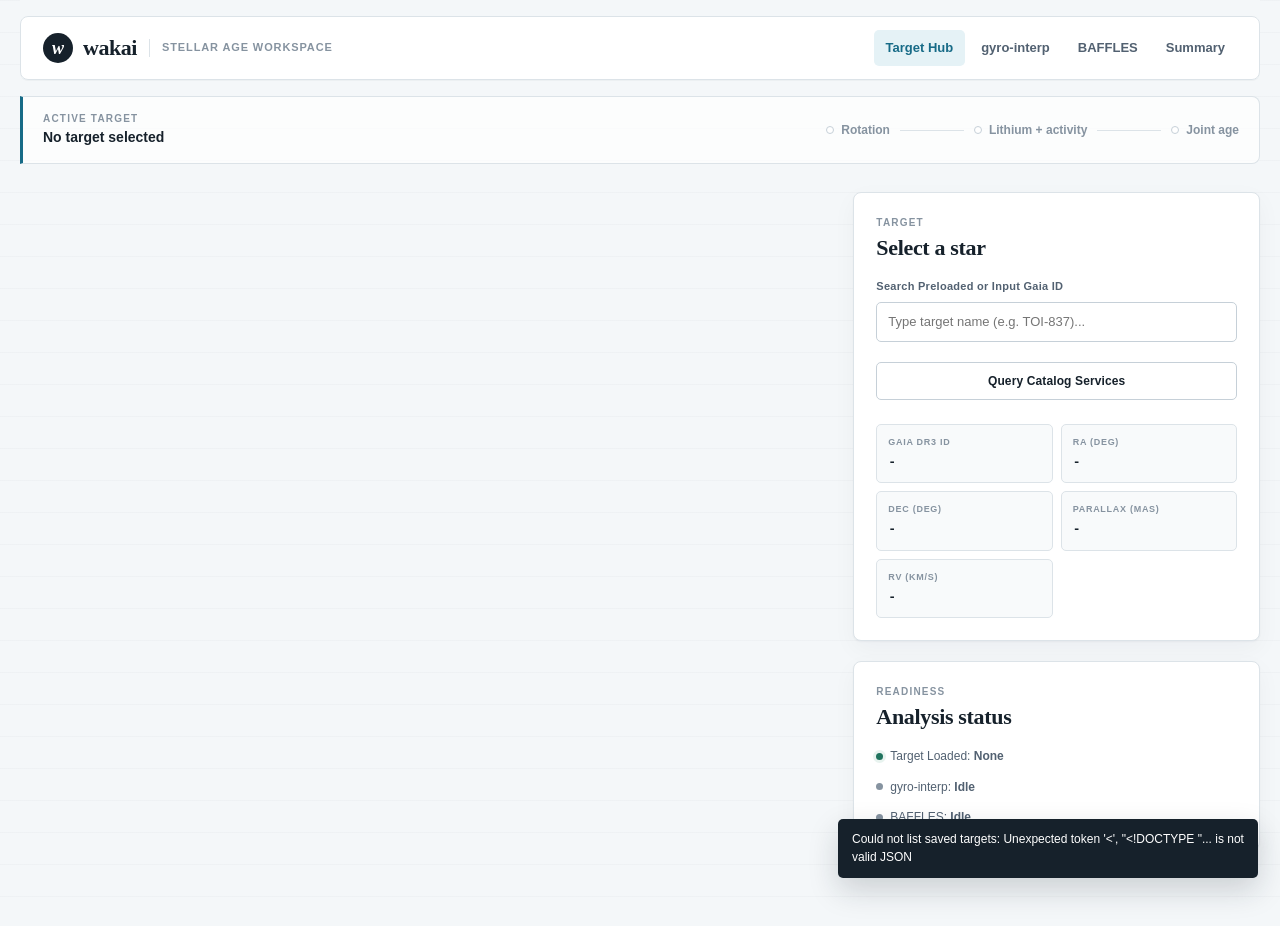
==== dashboard/index.html @ ecf70ac6 "Redesign stellar age dashboard" ====
<!DOCTYPE html>
<html lang="en">
<head>
  <meta charset="UTF-8">
  <meta name="viewport" content="width=device-width, initial-scale=1.0">
  <title>wakai - Stellar Age-Dating GUI</title>
  <link rel="icon" href="favicon.ico" sizes="any">
  <link rel="icon" type="image/png" sizes="32x32" href="favicon-32x32.png">
  <link rel="icon" type="image/png" sizes="192x192" href="favicon-192x192.png">
  <link rel="apple-touch-icon" href="apple-touch-icon.png">
  <link rel="stylesheet" href="styles.css">
  <!-- Plotting and deterministic posterior math -->
  <script src="https://cdn.plot.ly/plotly-2.24.1.min.js" charset="utf-8"></script>
  <script src="posterior.js"></script>
</head>
<body>
  <div class="app-container">
    <!-- Top Glassmorphic Navigation Bar -->
    <header>
      <nav class="navbar">
        <div class="logo"><span class="logo-mark">w</span><span class="logo-word">wakai</span><span class="logo-caption">stellar age workspace</span></div>
        <ul class="nav-links">
          <li><a class="nav-item active" data-page="target">Target Hub</a></li>
          <li><a class="nav-item" data-page="gyro">gyro-interp</a></li>
          <li><a class="nav-item" data-page="baffles">BAFFLES</a></li>
          <li><a class="nav-item" data-page="summary">Summary</a></li>
        </ul>
      </nav>
    </header>

    <div class="workflow-strip" aria-label="Analysis progress">
      <div class="workflow-target">
        <span class="workflow-label">Active target</span>
        <strong id="workspace-target-name">No target selected</strong>
      </div>
      <div class="workflow-methods">
        <span class="workflow-stage" id="workspace-gyro-stage"><i></i>Rotation</span>
        <span class="workflow-connector"></span>
        <span class="workflow-stage" id="workspace-baffles-stage"><i></i>Lithium + activity</span>
        <span class="workflow-connector"></span>
        <span class="workflow-stage" id="workspace-joint-stage"><i></i>Joint age</span>
      </div>
    </div>

    <main>
      <!-- ================= PAGE 1: TARGET HUB ================= -->
      <section id="page-target" class="page active">
        <div class="grid-main-side">
          <!-- Main Catalog and Reference Table -->
          <div>
            <div class="card" id="ref-table-card" hidden>
              <div class="card-eyebrow">Measurements</div>
              <div class="card-title">Reference table</div>
              <p style="margin-bottom: 1.5rem;">
                Manage measurements for the active target. These parameters serve as the primary source of inputs for the active age-dating models. Modifying these values updates input fields across pages.
              </p>

              <div class="table-container">
                <table id="ref-table">
                  <thead>
                    <tr>
                      <th>Parameter</th>
                      <th>Value</th>
                      <th>Uncertainty (1σ)</th>
                      <th>Reference</th>
                      <th>Catalog Source</th>
                      <th>Source URL</th>
                      <th style="width: 80px; text-align: center;">Actions</th>
                    </tr>
                  </thead>
                  <tbody id="ref-table-body">
                    <!-- Dynamic Rows Populated by JS -->
                  </tbody>
                </table>
              </div>

              <div class="ref-table-actions">
                <button class="btn btn-secondary btn-sm" id="btn-query-vizier">Query VizieR Parameters</button>
                <button class="btn btn-secondary btn-sm" id="btn-query-simbad">Query SIMBAD</button>
                <button class="btn btn-secondary btn-sm" id="btn-add-row">+ Add Parameter Row</button>
                <button class="btn btn-primary btn-sm" id="btn-save-table">Apply Changes</button>
              </div>

              <div class="catalog-query-panel" id="catalog-query-panel" hidden>
                <div class="catalog-query-heading">
                  <div>
                    <strong>Catalog measurements</strong>
                    <div class="catalog-query-status" id="catalog-query-status"></div>
                  </div>
                  <button class="btn btn-secondary btn-sm" id="btn-close-catalog-panel">Close</button>
                </div>

                <div class="catalog-parameter-search">
                  <input class="input-control" id="vizier-parameter-input" list="vizier-parameter-list" placeholder="Choose any VizieR column, e.g. Teff or Prot">
                  <datalist id="vizier-parameter-list"></datalist>
                  <button class="btn btn-secondary btn-sm" id="btn-find-vizier-param">Find Parameter</button>
                  <button class="btn btn-primary btn-sm" id="btn-add-catalog-selection">Add Selected to ref_table</button>
                </div>

                <div class="simbad-result" id="simbad-result" hidden></div>
                <div class="table-container catalog-candidate-table">
                  <table>
                    <thead>
                      <tr>
                        <th>Select</th>
                        <th>Parameter</th>
                        <th>Value</th>
                        <th>Uncertainty</th>
                        <th>VizieR column</th>
                        <th>Source</th>
                      </tr>
                    </thead>
                    <tbody id="catalog-candidate-body"></tbody>
                  </table>
                </div>
              </div>
            </div>
          </div>

          <!-- Target Selector and Metadata -->
          <div>
            <div class="card">
              <div class="card-eyebrow">Target</div>
              <div class="card-title">Select a star</div>
              <div class="form-group target-search-container">
                <label for="target-search-input">Search Preloaded or Input Gaia ID</label>
                <input type="text" class="input-control" id="target-search-input" placeholder="Type target name (e.g. TOI-837)..." autocomplete="off">
                <div class="target-suggestions" id="target-suggestions">
                  <!-- Suggestions populated dynamically -->
                </div>
              </div>
              <button class="btn btn-secondary style-button" id="btn-query-target" style="width: 100%;">Query Catalog Services</button>

              <div class="meta-grid" style="margin-top: 1.5rem;">
                <div class="meta-item">
                  <div class="meta-label">Gaia DR3 ID</div>
                  <div class="meta-value" id="meta-gaiaid">-</div>
                </div>
                <div class="meta-item">
                  <div class="meta-label">RA (deg)</div>
                  <div class="meta-value" id="meta-ra">-</div>
                </div>
                <div class="meta-item">
                  <div class="meta-label">Dec (deg)</div>
                  <div class="meta-value" id="meta-dec">-</div>
                </div>
                <div class="meta-item">
                  <div class="meta-label">Parallax (mas)</div>
                  <div class="meta-value" id="meta-parallax">-</div>
                </div>
                <div class="meta-item">
                  <div class="meta-label">RV (km/s)</div>
                  <div class="meta-value" id="meta-rv">-</div>
                </div>
              </div>
            </div>

            <div class="card">
              <div class="card-eyebrow">Readiness</div>
              <div class="card-title">Analysis status</div>
              <div style="display: flex; flex-direction: column; gap: 0.75rem; margin-top: 0.5rem;">
                <div class="status-indicator">
                  <div class="dot dot-active" id="status-target-dot"></div>
                  <span>Target Loaded: <strong id="status-target-name">None</strong></span>
                </div>
                <div class="status-indicator">
                  <div class="dot dot-inactive" id="status-gyro-dot"></div>
                  <span>gyro-interp: <strong id="status-gyro-text">Idle</strong></span>
                </div>
                <div class="status-indicator">
                  <div class="dot dot-inactive" id="status-baffles-dot"></div>
                  <span>BAFFLES: <strong id="status-baffles-text">Idle</strong></span>
                </div>
              </div>
            </div>
          </div>
        </div>
      </section>

      <!-- ================= PAGE 2: GYRO-INTERP ================= -->
      <section id="page-gyro" class="page">
        <div class="grid-side-main">
          <!-- Inputs / Controls Panel -->
          <div>
            <div class="card">
              <div class="card-eyebrow gyro">Rotation</div>
              <div class="card-title">gyro-interp inputs</div>
              <p style="margin-bottom: 1.25rem; font-size: 0.85rem;">
                Estimate age from rotation using the Bouma et al. sequence grids. Valid for 3800–6200 K.
              </p>

              <div class="form-group">
                <label for="gyro-teff-input">Effective Temp T<sub>eff</sub> (K)</label>
                <div class="slider-container">
                  <input type="range" class="range-slider" id="gyro-teff-slider" min="3800" max="6200" step="50" value="5000">
                  <input type="number" class="input-control slider-val" id="gyro-teff-input" min="3800" max="6200" step="any" value="5000">
                </div>
              </div>

              <div class="form-group">
                <label for="gyro-prot-input">Rotation Period P<sub>rot</sub> (days)</label>
                <div class="slider-container">
                  <input type="range" class="range-slider" id="gyro-prot-slider" min="0.5" max="50" step="0.1" value="10.0">
                  <input type="number" class="input-control slider-val" id="gyro-prot-input" min="0.5" max="50" step="any" value="10.0">
                </div>
              </div>

              <button class="btn btn-gyro" id="btn-run-gyro" style="width: 100%; margin-top: 1rem;">Run gyro-interp</button>
            </div>

            <div class="card" id="gyro-summary-card" style="display: none;">
              <div class="card-eyebrow gyro">Result</div>
              <div class="card-title">Rotation age</div>
              <div class="meta-grid" style="grid-template-columns: 1fr;">
                <div class="meta-item">
                  <div class="meta-label">Median Gyro Age</div>
                  <div class="meta-value" id="gyro-res-age" style="color: var(--color-gyro); font-size: 1.5rem;">-</div>
                </div>
                <div class="meta-item">
                  <div class="meta-label">68% Confidence Interval</div>
                  <div class="meta-value" id="gyro-res-ci" style="font-size: 0.95rem;">-</div>
                </div>
              </div>
            </div>
          </div>

          <!-- Visualization / Outputs -->
          <div>
            <!-- Progress Animation Container -->
            <div class="card loader-container" id="gyro-loader">
              <div class="orbital-spinner"></div>
              <h3 style="margin-bottom: 0.25rem;">Running gyrochronology interpolation...</h3>
              <p>Simulating MCMC sampling on Bouma+2023 rotation sequences</p>
            </div>

            <!-- Plot Panel -->
            <div id="gyro-results-panel" style="display: none;">
              <div class="card">
                <div class="card-eyebrow">Input check</div>
                <div class="card-title">Rotation measurement</div>
                <div id="plot-gyro-grid" class="plotly-chart"></div>
              </div>
              <div class="card">
                <div class="card-eyebrow">Posterior</div>
                <div class="card-title">Rotation age distribution</div>
                <div id="plot-gyro-posterior" class="plotly-chart"></div>
              </div>
            </div>
          </div>
        </div>
      </section>

      <!-- ================= PAGE 3: BAFFLES ================= -->
      <section id="page-baffles" class="page">
        <div class="grid-side-main">
          <!-- Inputs / Controls Panel -->
          <div>
            <div class="card">
              <div class="card-eyebrow baffles">Lithium + activity</div>
              <div class="card-title">BAFFLES inputs</div>
              <p style="margin-bottom: 1.25rem; font-size: 0.85rem;">
                Estimate age from lithium depletion and chromospheric activity. Intrinsic B−V is derived from effective temperature.
              </p>

              <div class="form-group">
                <label for="baffles-teff-input">Effective Temp T<sub>eff</sub> (K)</label>
                <div class="slider-container">
                  <input type="range" class="range-slider" id="baffles-teff-slider" min="4000" max="6500" step="50" value="5000">
                  <input type="number" class="input-control slider-val" id="baffles-teff-input" min="4000" max="6500" step="any" value="5000">
                </div>
              </div>

              <div class="form-group">
                <label for="baffles-liew-input">Lithium Equivalent Width (Li EW) (mÅ)</label>
                <div class="slider-container">
                  <input type="range" class="range-slider" id="baffles-liew-slider" min="0" max="400" step="5" value="150">
                  <input type="number" class="input-control slider-val" id="baffles-liew-input" min="0" max="400" step="any" value="150">
                </div>
              </div>

              <div class="form-group">
                <label for="baffles-rhk-input">Activity Index log R'<sub>HK</sub></label>
                <div class="slider-container">
                  <input type="range" class="range-slider" id="baffles-rhk-slider" min="-5.2" max="-3.8" step="0.05" value="-4.50">
                  <input type="number" class="input-control slider-val" id="baffles-rhk-input" min="-5.2" max="-3.8" step="any" value="-4.50">
                </div>
              </div>

              <button class="btn btn-baffles" id="btn-run-baffles" style="width: 100%; margin-top: 1rem;">Run BAFFLES</button>
            </div>

            <div class="card" id="baffles-summary-card" style="display: none;">
              <div class="card-eyebrow baffles">Result</div>
              <div class="card-title">BAFFLES age</div>
              <div class="meta-grid" style="grid-template-columns: 1fr; gap: 0.75rem;">
                <div class="meta-item">
                  <div class="meta-label">(B-V)<sub>o</sub> used</div>
                  <div class="meta-value" id="baffles-res-bv" style="font-size: 0.85rem;">-</div>
                </div>
                <div class="meta-item">
                  <div class="meta-label">Lithium Age Peak</div>
                  <div class="meta-value" id="baffles-res-li-age" style="color: var(--color-baffles); font-size: 1.15rem;">-</div>
                </div>
                <div class="meta-item">
                  <div class="meta-label">Activity Age Peak</div>
                  <div class="meta-value" id="baffles-res-act-age" style="color: var(--color-baffles); font-size: 1.15rem;">-</div>
                </div>
                <div class="meta-item">
                  <div class="meta-label">Combined BAFFLES Age</div>
                  <div class="meta-value" id="baffles-res-comb-age" style="color: var(--color-baffles); font-size: 1.3rem;">-</div>
                </div>
              </div>
            </div>
          </div>

          <!-- Visualization / Outputs -->
          <div>
            <!-- Progress Animation Container -->
            <div class="card loader-container" id="baffles-loader">
              <div class="orbital-spinner" style="border-top-color: var(--color-baffles);"></div>
              <h3 style="margin-bottom: 0.25rem;">Running BAFFLES empirical model...</h3>
              <p>Simulating joint lithium depletion and Ca II R_HK posterior profiles</p>
            </div>

            <!-- Plot Panels -->
            <div id="baffles-results-panel" style="display: none;">
              <div class="card">
                <div class="card-eyebrow">Components</div>
                <div class="card-title">Lithium and activity</div>
                <div id="plot-baffles-indiv" class="plotly-chart"></div>
              </div>
              <div class="card">
                <div class="card-eyebrow">Posterior</div>
                <div class="card-title">Combined BAFFLES distribution</div>
                <div id="plot-baffles-posterior" class="plotly-chart"></div>
              </div>
            </div>
          </div>
        </div>
      </section>

      <!-- ================= PAGE 4: SUMMARY ================= -->
      <section id="page-summary" class="page">
        <!-- Top Consolidated Metrics Dashboard -->
        <div class="age-dashboard-box">
          <div>
            <div class="meta-label" style="margin-bottom: 0.25rem;">Joint Age Constraint</div>
            <div class="age-display">
              <div class="age-number" id="summary-joint-age">-</div>
              <div class="age-unit">Myr</div>
            </div>
          </div>
          <div>
            <div class="meta-label" style="text-align: right; margin-bottom: 0.4rem;">68% Confidence Bounds</div>
            <div class="age-range" id="summary-joint-ci">-</div>
          </div>
        </div>

        <div class="grid-main-side">
          <!-- Left: Joined Posterior Charts -->
          <div>
            <div class="card">
              <div class="card-eyebrow joint">Synthesis</div>
              <div class="card-title">Age posterior comparison</div>
              <p style="margin-bottom: 1.25rem;">
                The joint posterior is the normalized product of the two model PDFs on a shared age grid, assuming statistical independence.
              </p>
              <div id="plot-summary-comparison" class="plotly-chart" style="height: 440px;"></div>
            </div>

            <!-- Evolutionary Stage Timeline -->
            <div class="card">
              <div class="card-eyebrow">Context</div>
              <div class="card-title">Evolutionary stage</div>
              <div class="timeline" id="age-timeline">
                <div class="timeline-node" id="tl-pms">
                  <div class="node-dot"></div>
                  <div class="node-label">Pre-Main Sequence (&lt;50 Myr)</div>
                </div>
                <div class="timeline-node" id="tl-zams">
                  <div class="node-dot"></div>
                  <div class="node-label">Zero-Age Main Sequence (50-200 Myr)</div>
                </div>
                <div class="timeline-node" id="tl-youngms">
                  <div class="node-dot"></div>
                  <div class="node-label">Young MS (200-800 Myr)</div>
                </div>
                <div class="timeline-node" id="tl-oldms">
                  <div class="node-dot"></div>
                  <div class="node-label">Middle Age / Old MS (&gt;800 Myr)</div>
                </div>
              </div>
            </div>
          </div>

          <!-- Right: Summary Table & Exporter -->
          <div>
            <div class="card">
              <div class="card-eyebrow">Methods</div>
              <div class="card-title">Comparison</div>
              <div class="table-container" style="margin-bottom: 1.25rem;">
                <table>
                  <thead>
                    <tr>
                      <th>Method / Tool</th>
                      <th>Peak Age (Myr)</th>
                      <th>68% range</th>
                      <th>Status</th>
                    </tr>
                  </thead>
                  <tbody>
                    <tr>
                      <td><strong>gyro-interp</strong></td>
                      <td id="td-gyro-age">-</td>
                      <td id="td-gyro-ci">-</td>
                      <td id="td-gyro-status"><span class="status-indicator"><div class="dot dot-inactive"></div>MCMC Idle</span></td>
                    </tr>
                    <tr>
                      <td><strong>BAFFLES</strong></td>
                      <td id="td-baffles-age">-</td>
                      <td id="td-baffles-ci">-</td>
                      <td id="td-baffles-status"><span class="status-indicator"><div class="dot dot-inactive"></div>Emp. Idle</span></td>
                    </tr>
                    <tr style="border-top: 1px solid var(--glass-border);">
                      <td><strong>Joint Product</strong></td>
                      <td id="td-joint-age" style="color: var(--color-joint); font-weight: 700;">-</td>
                      <td id="td-joint-ci" style="font-weight: 600;">-</td>
                      <td id="td-joint-status"><span class="status-indicator"><div class="dot dot-inactive"></div>Idle</span></td>
                    </tr>
                  </tbody>
                </table>
              </div>

              <div style="display: flex; flex-direction: column; gap: 0.75rem;">
                <button class="btn btn-primary" id="btn-export-report" style="width: 100%;">
                  Export Stellar Age Report (JSON)
                </button>
                <button class="btn btn-secondary" id="btn-print-report" style="width: 100%;">
                  Print Report
                </button>
              </div>
            </div>

            <div class="card">
              <div class="card-eyebrow">Inputs</div>
              <div class="card-title">Target properties</div>
              <div style="display: flex; flex-direction: column; gap: 0.5rem; font-size: 0.85rem;" id="summary-target-properties">
                <!-- Dynamically populated target param list -->
              </div>
            </div>
          </div>
        </div>
      </section>
    </main>
  </div>

  <!-- Toast Notification Popup -->
  <div class="toast-msg" id="toast">Changes applied successfully.</div>

  <!-- App logic script -->
  <script src="app.js"></script>
</body>
</html>
---- dashboard/styles.css ----
:root {
  --font-display: "Iowan Old Style", "Palatino Linotype", Georgia, serif;
  --font-sans: "Avenir Next", Avenir, "Segoe UI", Helvetica, Arial, sans-serif;
  --font-mono: "SFMono-Regular", Consolas, "Liberation Mono", monospace;
  --canvas: #f4f7f9;
  --surface: #ffffff;
  --surface-subtle: #f8fafb;
  --ink: #16212b;
  --ink-soft: #526171;
  --ink-faint: #8693a0;
  --line: #dce3e8;
  --line-strong: #c6d0d8;
  --accent: #176b87;
  --accent-soft: #e5f2f6;
  --gyro: #5b55a5;
  --gyro-soft: #eeedf8;
  --baffles: #a85331;
  --baffles-soft: #f8eee9;
  --joint: #20735e;
  --joint-soft: #e8f3ef;
  --danger: #ad3d3d;
  --danger-soft: #faecec;
  --shadow: 0 1px 2px rgba(22, 33, 43, 0.04), 0 8px 24px rgba(22, 33, 43, 0.04);
  --radius: 8px;
}

* { box-sizing: border-box; margin: 0; padding: 0; }

html { color-scheme: light; }

body {
  min-height: 100vh;
  overflow-x: hidden;
  background:
    linear-gradient(rgba(22, 33, 43, 0.022) 1px, transparent 1px),
    var(--canvas);
  background-size: 100% 32px;
  color: var(--ink);
  font-family: var(--font-sans);
  font-size: 15px;
  line-height: 1.55;
  -webkit-font-smoothing: antialiased;
}

button, input { font: inherit; }
button:disabled { cursor: wait; opacity: 0.58; }

:focus-visible {
  outline: 3px solid rgba(23, 107, 135, 0.22);
  outline-offset: 2px;
}

.app-container {
  width: min(100% - 40px, 1440px);
  min-height: 100vh;
  margin: 0 auto;
  padding-bottom: 56px;
}

header {
  position: sticky;
  top: 0;
  z-index: 100;
  padding-top: 16px;
  background: linear-gradient(var(--canvas) 76%, rgba(244, 247, 249, 0));
}

.navbar {
  min-height: 64px;
  display: flex;
  align-items: center;
  justify-content: space-between;
  gap: 28px;
  padding: 0 22px;
  border: 1px solid var(--line);
  border-radius: var(--radius);
  background: rgba(255, 255, 255, 0.94);
  box-shadow: 0 1px 0 rgba(22, 33, 43, 0.03);
  backdrop-filter: blur(14px);
}

.logo { display: flex; align-items: center; min-width: 280px; }
.logo-mark {
  width: 30px;
  height: 30px;
  display: grid;
  place-items: center;
  margin-right: 10px;
  border-radius: 50%;
  background: var(--ink);
  color: white;
  font: italic 600 18px/1 var(--font-display);
}
.logo-word { font: 600 22px/1 var(--font-display); letter-spacing: -0.02em; }
.logo-caption {
  margin-left: 12px;
  padding-left: 12px;
  border-left: 1px solid var(--line);
  color: var(--ink-faint);
  font-size: 11px;
  font-weight: 600;
  letter-spacing: 0.08em;
  text-transform: uppercase;
}

.nav-links { display: flex; align-items: center; gap: 4px; list-style: none; }
.nav-item {
  display: block;
  padding: 8px 12px;
  border-radius: 5px;
  color: var(--ink-soft);
  cursor: pointer;
  font-size: 13px;
  font-weight: 600;
  text-decoration: none;
  transition: color 140ms ease, background 140ms ease;
}
.nav-item:hover { color: var(--ink); background: var(--surface-subtle); }
.nav-item.active { color: var(--accent); background: var(--accent-soft); }

.workflow-strip {
  min-height: 68px;
  display: flex;
  align-items: center;
  justify-content: space-between;
  gap: 28px;
  margin: 16px 0 28px;
  padding: 12px 20px;
  border: 1px solid var(--line);
  border-left: 3px solid var(--accent);
  border-radius: 0 var(--radius) var(--radius) 0;
  background: rgba(255, 255, 255, 0.72);
}
.workflow-target { display: flex; flex-direction: column; min-width: 200px; }
.workflow-label, .card-eyebrow {
  color: var(--ink-faint);
  font-size: 10px;
  font-weight: 700;
  letter-spacing: 0.12em;
  text-transform: uppercase;
}
.workflow-target strong { overflow: hidden; font-size: 14px; text-overflow: ellipsis; white-space: nowrap; }
.workflow-methods { flex: 1; display: flex; align-items: center; justify-content: flex-end; }
.workflow-stage {
  display: inline-flex;
  align-items: center;
  gap: 7px;
  color: var(--ink-faint);
  font-size: 12px;
  font-weight: 600;
  white-space: nowrap;
}
.workflow-stage i { width: 8px; height: 8px; border: 1px solid var(--line-strong); border-radius: 50%; background: white; }
.workflow-stage.complete { color: var(--joint); }
.workflow-stage.complete i { border-color: var(--joint); background: var(--joint); box-shadow: 0 0 0 3px var(--joint-soft); }
.workflow-stage.failed { color: var(--danger); }
.workflow-stage.failed i { border-color: var(--danger); background: var(--danger); box-shadow: 0 0 0 3px var(--danger-soft); }
.workflow-connector { width: clamp(24px, 5vw, 72px); height: 1px; margin: 0 10px; background: var(--line); }

.page { display: none; }
.page.active { display: block; animation: page-in 220ms ease-out; }
@keyframes page-in { from { opacity: 0; transform: translateY(5px); } to { opacity: 1; transform: none; } }

.grid-main-side, .grid-side-main { display: grid; align-items: start; gap: 20px; }
.grid-main-side { grid-template-columns: minmax(0, 2fr) minmax(280px, 1fr); }
.grid-side-main { grid-template-columns: minmax(280px, 0.8fr) minmax(0, 2fr); }
.grid-2 { display: grid; grid-template-columns: repeat(2, minmax(0, 1fr)); gap: 20px; }
.grid-3 { display: grid; grid-template-columns: repeat(3, minmax(0, 1fr)); gap: 20px; }

.card {
  margin-bottom: 20px;
  padding: 22px;
  border: 1px solid var(--line);
  border-radius: var(--radius);
  background: var(--surface);
  box-shadow: var(--shadow);
}
.card[hidden] { display: none; }
.card-eyebrow { margin-bottom: 4px; }
.card-eyebrow.gyro { color: var(--gyro); }
.card-eyebrow.baffles { color: var(--baffles); }
.card-eyebrow.joint { color: var(--joint); }
.card-title {
  margin-bottom: 18px;
  color: var(--ink);
  font: 600 22px/1.15 var(--font-display);
  letter-spacing: -0.015em;
}
.card-title.gyro { color: var(--gyro); }
.card-title.baffles { color: var(--baffles); }
.card-title.joint { color: var(--joint); }

p { color: var(--ink-soft); font-size: 13px; line-height: 1.65; }
h1 { font: 600 34px/1.1 var(--font-display); }
h2 { font: 600 26px/1.15 var(--font-display); }

.btn {
  min-height: 38px;
  display: inline-flex;
  align-items: center;
  justify-content: center;
  gap: 7px;
  padding: 8px 14px;
  border: 1px solid transparent;
  border-radius: 5px;
  cursor: pointer;
  font-size: 12px;
  font-weight: 700;
  letter-spacing: 0.01em;
  transition: background 140ms ease, border-color 140ms ease, transform 140ms ease;
}
.btn:hover:not(:disabled) { transform: translateY(-1px); }
.btn-primary { background: var(--ink); color: white; }
.btn-primary:hover:not(:disabled) { background: #263641; }
.btn-secondary { border-color: var(--line-strong); background: white; color: var(--ink); }
.btn-secondary:hover:not(:disabled) { border-color: var(--ink-soft); background: var(--surface-subtle); }
.btn-gyro { background: var(--gyro); color: white; }
.btn-gyro:hover:not(:disabled) { background: #4b468e; }
.btn-baffles { background: var(--baffles); color: white; }
.btn-baffles:hover:not(:disabled) { background: #91472b; }
.btn-danger { border-color: #edcccc; background: var(--danger-soft); color: var(--danger); }
.btn-sm { min-height: 32px; padding: 6px 10px; font-size: 11px; }
.btn-circle { width: 30px; min-height: 30px; padding: 0; border-radius: 50%; }

.form-group { margin-bottom: 20px; }
.form-group label {
  display: block;
  margin-bottom: 7px;
  color: var(--ink-soft);
  font-size: 11px;
  font-weight: 700;
  letter-spacing: 0.025em;
}
.input-control {
  width: 100%;
  min-height: 40px;
  padding: 8px 11px;
  border: 1px solid var(--line-strong);
  border-radius: 5px;
  background: white;
  color: var(--ink);
  font-size: 13px;
  transition: border-color 140ms ease, box-shadow 140ms ease;
}
.input-control:focus { border-color: var(--accent); box-shadow: 0 0 0 3px var(--accent-soft); outline: none; }
.slider-container { display: flex; align-items: center; gap: 12px; }
.range-slider { flex: 1; height: 4px; appearance: none; border-radius: 2px; background: var(--line); outline: none; }
.range-slider::-webkit-slider-thumb { width: 15px; height: 15px; appearance: none; border: 2px solid white; border-radius: 50%; background: var(--accent); box-shadow: 0 0 0 1px var(--accent); cursor: pointer; }
.range-slider::-moz-range-thumb { width: 12px; height: 12px; border: 2px solid white; border-radius: 50%; background: var(--accent); box-shadow: 0 0 0 1px var(--accent); cursor: pointer; }
.slider-val { width: 104px; flex: 0 0 104px; font-family: var(--font-mono); text-align: right; }

.target-search-container { position: relative; }
.target-suggestions {
  position: absolute;
  top: calc(100% + 5px);
  right: 0;
  left: 0;
  z-index: 20;
  display: none;
  max-height: 240px;
  overflow-y: auto;
  border: 1px solid var(--line-strong);
  border-radius: 5px;
  background: white;
  box-shadow: 0 12px 32px rgba(22, 33, 43, 0.12);
}
.suggestion-item { display: flex; justify-content: space-between; gap: 10px; padding: 10px 12px; cursor: pointer; font-size: 13px; }
.suggestion-item + .suggestion-item { border-top: 1px solid var(--line); }
.suggestion-item:hover { background: var(--accent-soft); }
.suggestion-item .type { color: var(--ink-faint); font-size: 10px; text-transform: uppercase; }

.table-container { overflow-x: auto; border: 1px solid var(--line); border-radius: 5px; background: white; }
table { width: 100%; border-collapse: collapse; text-align: left; font-size: 12px; }
th {
  padding: 10px 12px;
  border-bottom: 1px solid var(--line-strong);
  background: var(--surface-subtle);
  color: var(--ink-faint);
  font-size: 9px;
  font-weight: 800;
  letter-spacing: 0.08em;
  text-transform: uppercase;
  white-space: nowrap;
}
td { padding: 10px 12px; border-bottom: 1px solid var(--line); vertical-align: middle; }
tr:last-child td { border-bottom: 0; }
.table-input { width: 100%; min-width: 86px; padding: 5px 6px; border: 1px solid transparent; border-radius: 3px; background: transparent; color: var(--ink); }
.table-input:hover { border-color: var(--line); }
.table-input:focus { border-color: var(--accent); background: white; outline: none; }
.table-input-mono { font-family: var(--font-mono); font-size: 11px; }
.ref-table-actions { display: flex; flex-wrap: wrap; gap: 8px; margin-top: 14px; }

.catalog-query-panel { margin-top: 16px; padding: 16px; border: 1px solid var(--line-strong); border-radius: 5px; background: var(--surface-subtle); }
.catalog-query-panel[hidden] { display: none; }
.catalog-query-heading, .catalog-parameter-search { display: flex; align-items: center; justify-content: space-between; gap: 10px; }
.catalog-query-status { margin-top: 2px; color: var(--ink-soft); font-size: 11px; }
.catalog-parameter-search { justify-content: flex-start; flex-wrap: wrap; margin: 14px 0; }
.catalog-parameter-search .input-control { flex: 1 1 260px; }
.catalog-candidate-table { max-height: 360px; overflow: auto; }
.catalog-candidate-table th { position: sticky; top: 0; z-index: 1; }
.catalog-source-link { color: var(--accent); font-weight: 700; text-decoration: none; }
.catalog-source-link:hover { text-decoration: underline; }
.simbad-result { margin-bottom: 12px; padding: 10px; border-left: 2px solid var(--accent); background: white; color: var(--ink-soft); font-size: 12px; }
.source-missing { color: var(--ink-faint); }

.meta-grid { display: grid; grid-template-columns: repeat(auto-fit, minmax(120px, 1fr)); gap: 8px; margin-top: 14px; }
.meta-item { min-width: 0; padding: 11px; border: 1px solid var(--line); border-radius: 5px; background: var(--surface-subtle); }
.meta-label { margin-bottom: 4px; color: var(--ink-faint); font-size: 9px; font-weight: 800; letter-spacing: 0.08em; text-transform: uppercase; }
.meta-value { overflow-wrap: anywhere; color: var(--ink); font: 600 13px/1.35 var(--font-mono); }

.loader-container { display: none; min-height: 260px; flex-direction: column; align-items: center; justify-content: center; text-align: center; }
.orbital-spinner { width: 36px; height: 36px; margin-bottom: 16px; border: 2px solid var(--line); border-top-color: var(--gyro); border-radius: 50%; animation: spin 900ms linear infinite; }
@keyframes spin { to { transform: rotate(360deg); } }
.loader-container h3 { margin-bottom: 3px; font: 600 18px/1.3 var(--font-display); }

.plotly-chart { width: 100%; height: 360px; overflow: hidden; border-top: 1px solid var(--line); background: white; }

.age-dashboard-box {
  display: flex;
  align-items: center;
  justify-content: space-between;
  gap: 24px;
  margin-bottom: 20px;
  padding: 22px 24px;
  border: 1px solid #bfd8d0;
  border-radius: var(--radius);
  background: linear-gradient(90deg, var(--joint-soft), white 52%);
  box-shadow: var(--shadow);
}
.age-display { display: flex; align-items: baseline; gap: 7px; }
.age-number { color: var(--joint); font: 600 42px/1 var(--font-display); letter-spacing: -0.03em; }
.age-unit { color: var(--ink-soft); font: 700 12px/1 var(--font-sans); text-transform: uppercase; }
.age-range { padding: 6px 9px; border: 1px solid var(--line); border-radius: 4px; background: white; color: var(--ink-soft); font: 12px/1.4 var(--font-mono); }

.timeline { position: relative; display: flex; justify-content: space-between; margin: 30px 10px 24px; }
.timeline::before { content: ""; position: absolute; top: 6px; right: 0; left: 0; height: 1px; background: var(--line-strong); }
.timeline-node { position: relative; z-index: 1; display: flex; flex-direction: column; align-items: center; width: 23%; }
.node-dot { width: 13px; height: 13px; border: 2px solid var(--line-strong); border-radius: 50%; background: white; }
.node-label { margin-top: 8px; color: var(--ink-faint); font-size: 10px; font-weight: 600; line-height: 1.35; text-align: center; }
.timeline-node.active .node-dot { border-color: var(--joint); background: var(--joint); box-shadow: 0 0 0 4px var(--joint-soft); }
.timeline-node.active .node-label { color: var(--joint); }

.status-indicator { display: inline-flex; align-items: center; gap: 7px; color: var(--ink-soft); font-size: 12px; }
.status-error { color: var(--danger); }
.dot { width: 7px; height: 7px; flex: 0 0 7px; border-radius: 50%; }
.dot-active { background: var(--joint); box-shadow: 0 0 0 3px var(--joint-soft); }
.dot-inactive { background: var(--ink-faint); }
.dot-danger { background: var(--danger); box-shadow: 0 0 0 3px var(--danger-soft); }

.toast-msg {
  position: fixed;
  right: 22px;
  bottom: 22px;
  z-index: 999;
  display: none;
  max-width: min(420px, calc(100vw - 44px));
  padding: 11px 14px;
  border-radius: 5px;
  background: var(--ink);
  box-shadow: 0 12px 30px rgba(22, 33, 43, 0.18);
  color: white;
  font-size: 12px;
  animation: toast-in 180ms ease-out;
}
@keyframes toast-in { from { opacity: 0; transform: translateY(6px); } }

@media (max-width: 960px) {
  .app-container { width: min(100% - 24px, 760px); }
  .navbar { align-items: flex-start; flex-direction: column; gap: 10px; padding: 14px; }
  .nav-links { width: 100%; overflow-x: auto; }
  .nav-item { white-space: nowrap; }
  .workflow-strip { align-items: flex-start; flex-direction: column; }
  .workflow-methods { width: 100%; justify-content: flex-start; }
  .grid-main-side, .grid-side-main, .grid-2, .grid-3 { grid-template-columns: 1fr; }
}

@media (max-width: 600px) {
  .app-container { width: min(100% - 16px, 560px); }
  header { padding-top: 8px; }
  .logo { min-width: 0; }
  .logo-caption { display: none; }
  .workflow-strip { margin: 8px 0 16px; padding: 12px; }
  .workflow-methods { align-items: flex-start; flex-direction: column; gap: 8px; }
  .workflow-connector { display: none; }
  .card { padding: 16px; }
  .card-title { font-size: 20px; }
  .slider-container { align-items: stretch; flex-direction: column; }
  .slider-val { width: 100%; flex-basis: auto; }
  .age-dashboard-box { align-items: flex-start; flex-direction: column; }
  .age-dashboard-box .meta-label { text-align: left !important; }
  .age-number { font-size: 36px; }
  .node-label { font-size: 8px; }
}

@media (prefers-reduced-motion: reduce) {
  *, *::before, *::after { scroll-behavior: auto !important; animation-duration: 0.01ms !important; animation-iteration-count: 1 !important; transition-duration: 0.01ms !important; }
}

@media print {
  body { background: white; }
  header, .workflow-strip, .ref-table-actions, .btn, .toast-msg { display: none !important; }
  .app-container { width: 100%; padding: 0; }
  .page { display: none !important; }
  #page-summary { display: block !important; }
  .card, .age-dashboard-box { break-inside: avoid; box-shadow: none; }
}
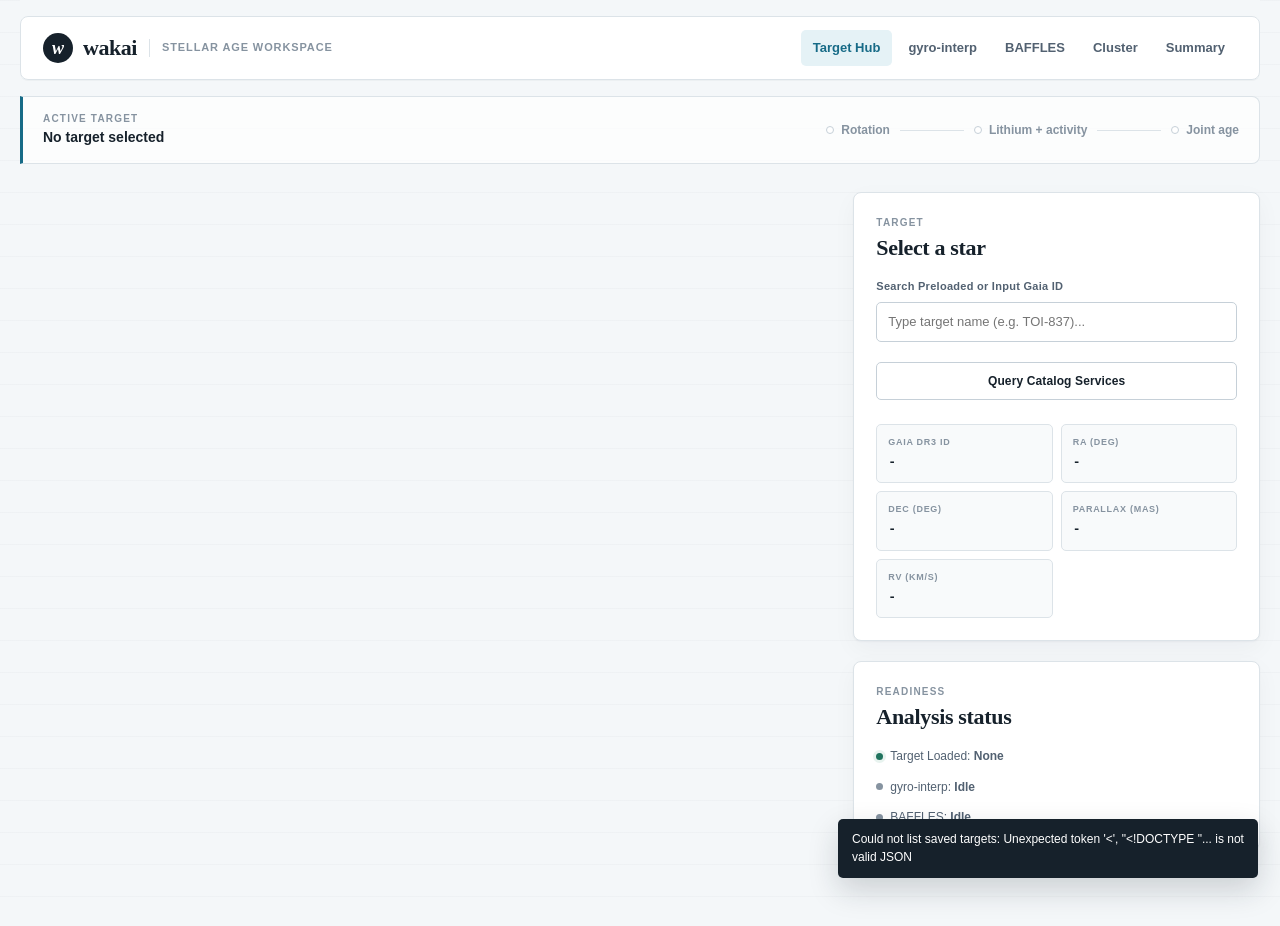
==== commit 84647879: "Move run buttons to method pages; add gyro validity guard; increase gyro timeout to 600s" ====
--- a/dashboard/index.html
+++ b/dashboard/index.html
@@ -23,6 +23,7 @@
           <li><a class="nav-item active" data-page="target">Target Hub</a></li>
           <li><a class="nav-item" data-page="gyro">gyro-interp</a></li>
           <li><a class="nav-item" data-page="baffles">BAFFLES</a></li>
+          <li><a class="nav-item" data-page="cluster">Cluster</a></li>
           <li><a class="nav-item" data-page="summary">Summary</a></li>
         </ul>
       </nav>
@@ -180,34 +181,22 @@
       <!-- ================= PAGE 2: GYRO-INTERP ================= -->
       <section id="page-gyro" class="page">
         <div class="grid-side-main">
-          <!-- Inputs / Controls Panel -->
-          <div>
-            <div class="card">
-              <div class="card-eyebrow gyro">Rotation</div>
-              <div class="card-title">gyro-interp inputs</div>
-              <p style="margin-bottom: 1.25rem; font-size: 0.85rem;">
-                Estimate age from rotation using the Bouma et al. sequence grids. Valid for 3800–6200 K.
-              </p>
-
-              <div class="form-group">
-                <label for="gyro-teff-input">Effective Temp T<sub>eff</sub> (K)</label>
-                <div class="slider-container">
-                  <input type="range" class="range-slider" id="gyro-teff-slider" min="3800" max="6200" step="50" value="5000">
-                  <input type="number" class="input-control slider-val" id="gyro-teff-input" min="3800" max="6200" step="any" value="5000">
-                </div>
-              </div>
-
-              <div class="form-group">
-                <label for="gyro-prot-input">Rotation Period P<sub>rot</sub> (days)</label>
-                <div class="slider-container">
-                  <input type="range" class="range-slider" id="gyro-prot-slider" min="0.5" max="50" step="0.1" value="10.0">
-                  <input type="number" class="input-control slider-val" id="gyro-prot-input" min="0.5" max="50" step="any" value="10.0">
-                </div>
-              </div>
-
-              <button class="btn btn-gyro" id="btn-run-gyro" style="width: 100%; margin-top: 1rem;">Run gyro-interp</button>
-            </div>
-
+          <div>
+            <div class="card">
+              <div class="card-eyebrow gyro">Inputs</div>
+              <div class="card-title">Rotation parameters</div>
+              <div class="meta-grid" style="grid-template-columns: 1fr; gap: 0.5rem;" id="gyro-input-params">
+                <div class="meta-item">
+                  <div class="meta-label">Teff (K)</div>
+                  <div class="meta-value" id="gyro-in-teff">-</div>
+                </div>
+                <div class="meta-item">
+                  <div class="meta-label">Prot (days)</div>
+                  <div class="meta-value" id="gyro-in-prot">-</div>
+                </div>
+              </div>
+              <button class="btn btn-gyro" id="btn-run-gyro" style="width: 100%; margin-top: 0.75rem;">Run gyro-interp</button>
+            </div>
             <div class="card" id="gyro-summary-card" style="display: none;">
               <div class="card-eyebrow gyro">Result</div>
               <div class="card-title">Rotation age</div>
@@ -253,42 +242,30 @@
       <!-- ================= PAGE 3: BAFFLES ================= -->
       <section id="page-baffles" class="page">
         <div class="grid-side-main">
-          <!-- Inputs / Controls Panel -->
-          <div>
-            <div class="card">
-              <div class="card-eyebrow baffles">Lithium + activity</div>
-              <div class="card-title">BAFFLES inputs</div>
-              <p style="margin-bottom: 1.25rem; font-size: 0.85rem;">
-                Estimate age from lithium depletion and chromospheric activity. Intrinsic B−V is derived from effective temperature.
-              </p>
-
-              <div class="form-group">
-                <label for="baffles-teff-input">Effective Temp T<sub>eff</sub> (K)</label>
-                <div class="slider-container">
-                  <input type="range" class="range-slider" id="baffles-teff-slider" min="4000" max="6500" step="50" value="5000">
-                  <input type="number" class="input-control slider-val" id="baffles-teff-input" min="4000" max="6500" step="any" value="5000">
-                </div>
-              </div>
-
-              <div class="form-group">
-                <label for="baffles-liew-input">Lithium Equivalent Width (Li EW) (mÅ)</label>
-                <div class="slider-container">
-                  <input type="range" class="range-slider" id="baffles-liew-slider" min="0" max="400" step="5" value="150">
-                  <input type="number" class="input-control slider-val" id="baffles-liew-input" min="0" max="400" step="any" value="150">
-                </div>
-              </div>
-
-              <div class="form-group">
-                <label for="baffles-rhk-input">Activity Index log R'<sub>HK</sub></label>
-                <div class="slider-container">
-                  <input type="range" class="range-slider" id="baffles-rhk-slider" min="-5.2" max="-3.8" step="0.05" value="-4.50">
-                  <input type="number" class="input-control slider-val" id="baffles-rhk-input" min="-5.2" max="-3.8" step="any" value="-4.50">
-                </div>
-              </div>
-
-              <button class="btn btn-baffles" id="btn-run-baffles" style="width: 100%; margin-top: 1rem;">Run BAFFLES</button>
-            </div>
-
+          <div>
+            <div class="card">
+              <div class="card-eyebrow baffles">Inputs</div>
+              <div class="card-title">Activity & lithium</div>
+              <div class="meta-grid" style="grid-template-columns: 1fr; gap: 0.5rem;" id="baffles-input-params">
+                <div class="meta-item">
+                  <div class="meta-label">Teff (K)</div>
+                  <div class="meta-value" id="baffles-in-teff">-</div>
+                </div>
+                <div class="meta-item">
+                  <div class="meta-label">log R'HK</div>
+                  <div class="meta-value" id="baffles-in-rhk">-</div>
+                </div>
+                <div class="meta-item">
+                  <div class="meta-label">Li EW (mÅ)</div>
+                  <div class="meta-value" id="baffles-in-liew">-</div>
+                </div>
+                <div class="meta-item">
+                  <div class="meta-label">Fe/H</div>
+                  <div class="meta-value" id="baffles-in-feh">-</div>
+                </div>
+              </div>
+              <button class="btn btn-baffles" id="btn-run-baffles" style="width: 100%; margin-top: 0.75rem;">Run BAFFLES</button>
+            </div>
             <div class="card" id="baffles-summary-card" style="display: none;">
               <div class="card-eyebrow baffles">Result</div>
               <div class="card-title">BAFFLES age</div>
@@ -339,6 +316,121 @@
         </div>
       </section>
 
+      <!-- ================= PAGE 3B: CLUSTER MEMBERSHIP ================= -->
+      <section id="page-cluster" class="page">
+        <div class="grid-side-main">
+          <!-- Inputs / Controls Panel -->
+          <div>
+            <div class="card">
+              <div class="card-eyebrow cluster">Kinematics</div>
+              <div class="card-title">Cluster membership</div>
+              <p style="margin-bottom: 1.25rem; font-size: 0.85rem;">
+                Checks whether the target's Gaia DR3 ID is a listed member of a cluster catalog. If not, it crossmatches against every cluster core and scores membership from the astrometric distribution.
+              </p>
+
+              <div class="form-group">
+                <label for="cluster-catalog-select">Cluster catalog</label>
+                <select class="input-control" id="cluster-catalog-select">
+                  <option value="Perren2023" selected>Perren et al. 2023 (UCC)</option>
+                </select>
+              </div>
+
+              <div class="meta-grid" style="margin-top: 0.5rem;">
+                <div class="meta-item">
+                  <div class="meta-label">Gaia DR3 ID</div>
+                  <div class="meta-value" id="cluster-in-gaiaid">-</div>
+                </div>
+                <div class="meta-item">
+                  <div class="meta-label">Parallax (mas)</div>
+                  <div class="meta-value" id="cluster-in-parallax">-</div>
+                </div>
+                <div class="meta-item">
+                  <div class="meta-label">pmRA (mas/yr)</div>
+                  <div class="meta-value" id="cluster-in-pmra">-</div>
+                </div>
+                <div class="meta-item">
+                  <div class="meta-label">pmDE (mas/yr)</div>
+                  <div class="meta-value" id="cluster-in-pmdec">-</div>
+                </div>
+                <div class="meta-item">
+                  <div class="meta-label">RV (km/s)</div>
+                  <div class="meta-value" id="cluster-in-rv">-</div>
+                </div>
+              </div>
+
+              <button class="btn btn-cluster" id="btn-run-cluster" style="width: 100%; margin-top: 1rem;">Check cluster membership</button>
+              <p id="cluster-input-hint" style="margin-top: 0.75rem; font-size: 0.8rem; color: var(--ink-faint);">
+                Load a target on the Target Hub first.
+              </p>
+            </div>
+
+            <div class="card" id="cluster-summary-card" style="display: none;">
+              <div class="card-eyebrow cluster">Result</div>
+              <div class="card-title">Membership</div>
+              <div class="meta-grid" style="grid-template-columns: 1fr; gap: 0.75rem;">
+                <div class="meta-item">
+                  <div class="meta-label">Cluster</div>
+                  <div class="meta-value" id="cluster-res-name" style="color: var(--cluster); font-size: 1.3rem;">-</div>
+                </div>
+                <div class="meta-item">
+                  <div class="meta-label">Membership probability</div>
+                  <div class="meta-value" id="cluster-res-prob" style="font-size: 1.1rem;">-</div>
+                  <div class="prob-meter"><span id="cluster-res-prob-bar" style="width: 0%;"></span></div>
+                </div>
+                <div class="meta-item">
+                  <div class="meta-label">Match method</div>
+                  <div class="meta-value" id="cluster-res-method" style="font-size: 0.9rem;">-</div>
+                </div>
+              </div>
+            </div>
+          </div>
+
+          <!-- Visualization / Outputs -->
+          <div>
+            <div class="card loader-container" id="cluster-loader">
+              <div class="orbital-spinner" style="border-top-color: var(--cluster);"></div>
+              <h3 style="margin-bottom: 0.25rem;">Searching cluster catalog...</h3>
+              <p>Matching Gaia DR3 ID and scoring the member astrometric distribution</p>
+            </div>
+
+            <div id="cluster-results-panel" style="display: none;">
+              <div class="card">
+                <div class="verdict" id="cluster-verdict">
+                  <div class="verdict-icon" id="cluster-verdict-icon">?</div>
+                  <div>
+                    <div class="verdict-title" id="cluster-verdict-title">-</div>
+                    <div class="verdict-sub" id="cluster-verdict-sub">-</div>
+                  </div>
+                </div>
+
+                <div class="card-eyebrow">Properties</div>
+                <div class="card-title">Cluster summary</div>
+                <div class="table-container">
+                  <table>
+                    <thead>
+                      <tr><th>Property</th><th>Value</th></tr>
+                    </thead>
+                    <tbody id="cluster-summary-body"></tbody>
+                  </table>
+                </div>
+              </div>
+
+              <div class="card">
+                <div class="card-eyebrow">Positions & velocities</div>
+                <div class="card-title">XYZ – UVW</div>
+                <div class="cluster-plot" id="plot-cluster-xyz"></div>
+              </div>
+
+              <div class="card">
+                <div class="card-eyebrow">Astrometry</div>
+                <div class="card-title">RA/Dec, proper motion, parallax & RV</div>
+                <div class="cluster-plot" id="plot-cluster-rdp"></div>
+              </div>
+            </div>
+          </div>
+        </div>
+      </section>
+
       <!-- ================= PAGE 4: SUMMARY ================= -->
       <section id="page-summary" class="page">
         <!-- Top Consolidated Metrics Dashboard -->
@@ -353,6 +445,19 @@
           <div>
             <div class="meta-label" style="text-align: right; margin-bottom: 0.4rem;">68% Confidence Bounds</div>
             <div class="age-range" id="summary-joint-ci">-</div>
+          </div>
+        </div>
+
+        <!-- Validity caveat for young stars where gyrochronology is not calibrated -->
+        <div class="card" id="gyro-caveat-card" style="display: none; border-left: 3px solid var(--danger);">
+          <div style="display: flex; align-items: flex-start; gap: 10px;">
+            <span style="color: var(--danger); font-size: 18px; line-height: 1.4;">&#9888;</span>
+            <div>
+              <strong style="color: var(--danger);">Gyrochronology validity warning</strong>
+              <p style="margin-top: 4px;" id="gyro-caveat-text">
+                A significant fraction of the gyro-interp posterior lies below the youngest calibration cluster (~80 Myr, Bouma+2023). Gyrochronology ages in this regime are extrapolations and should not be treated as reliable. The joint age shown below is biased by this invalid gyro constraint.
+              </p>
+            </div>
           </div>
         </div>
 
